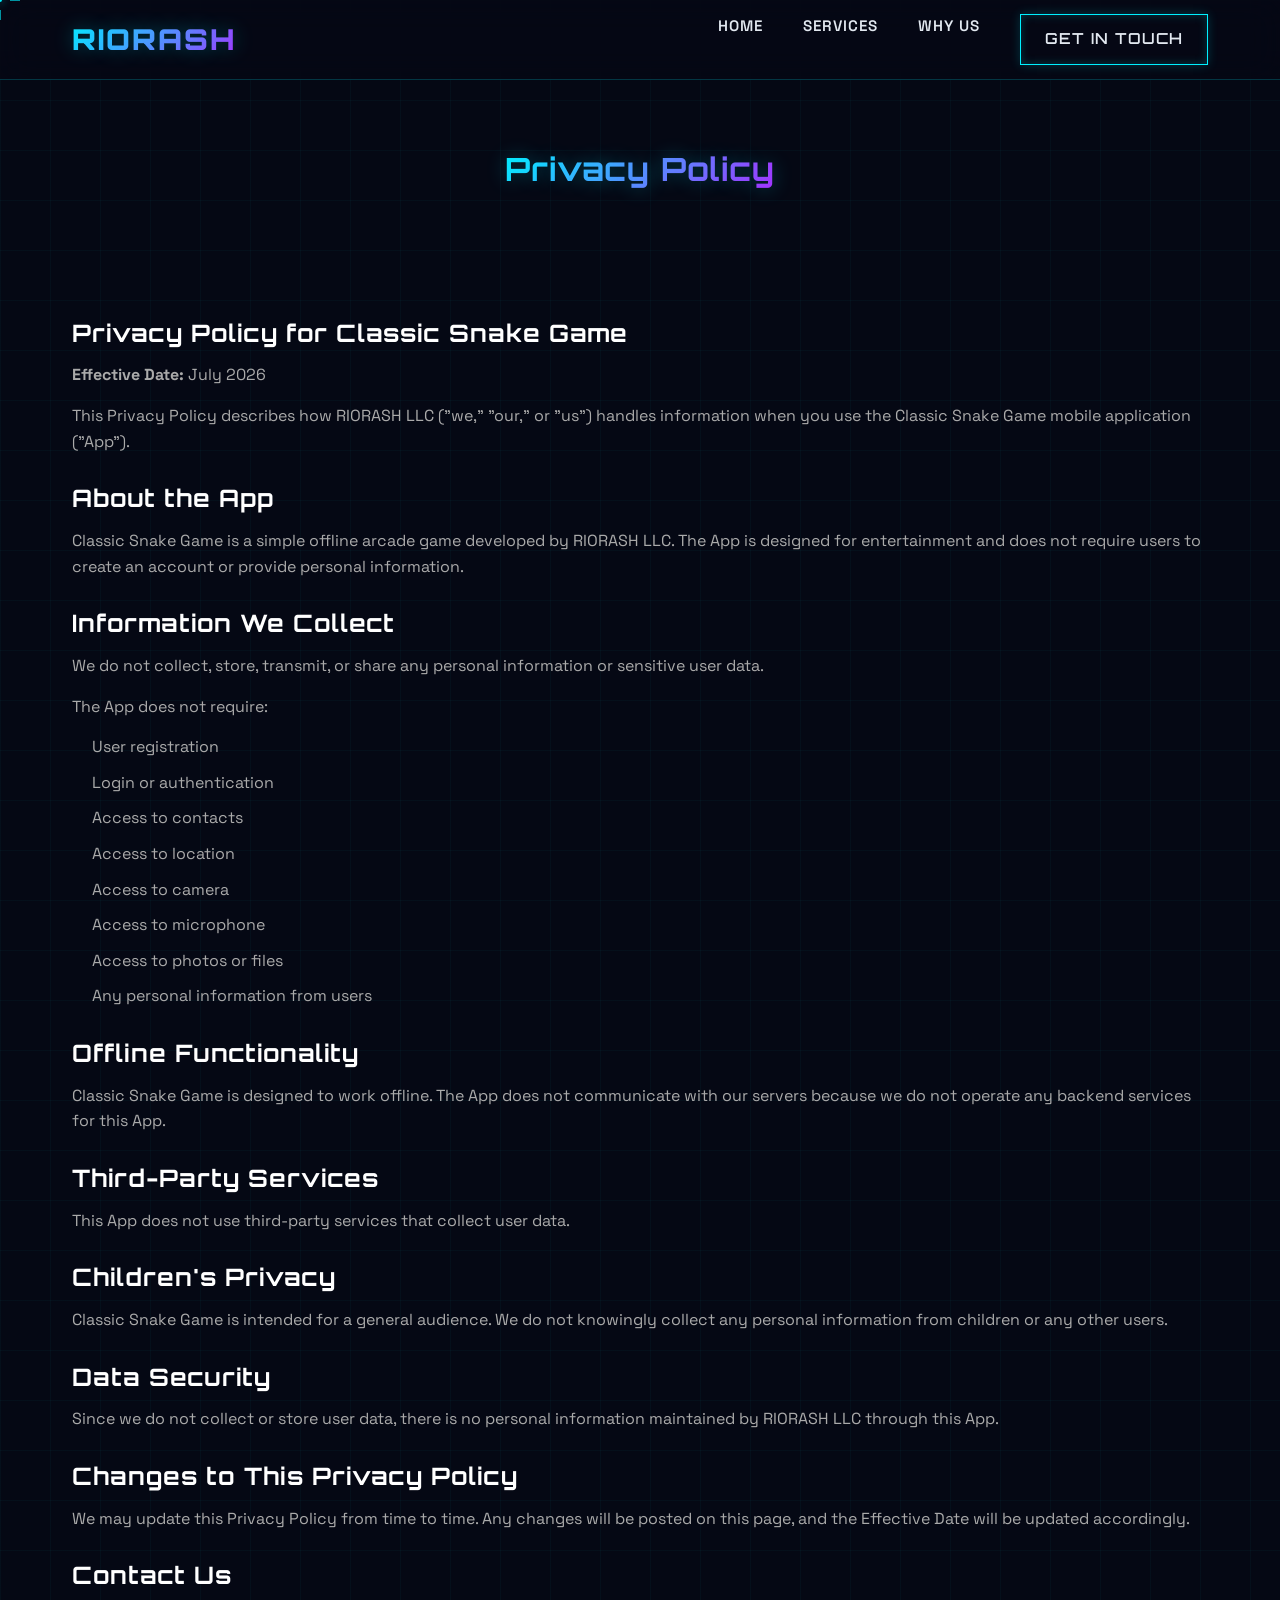
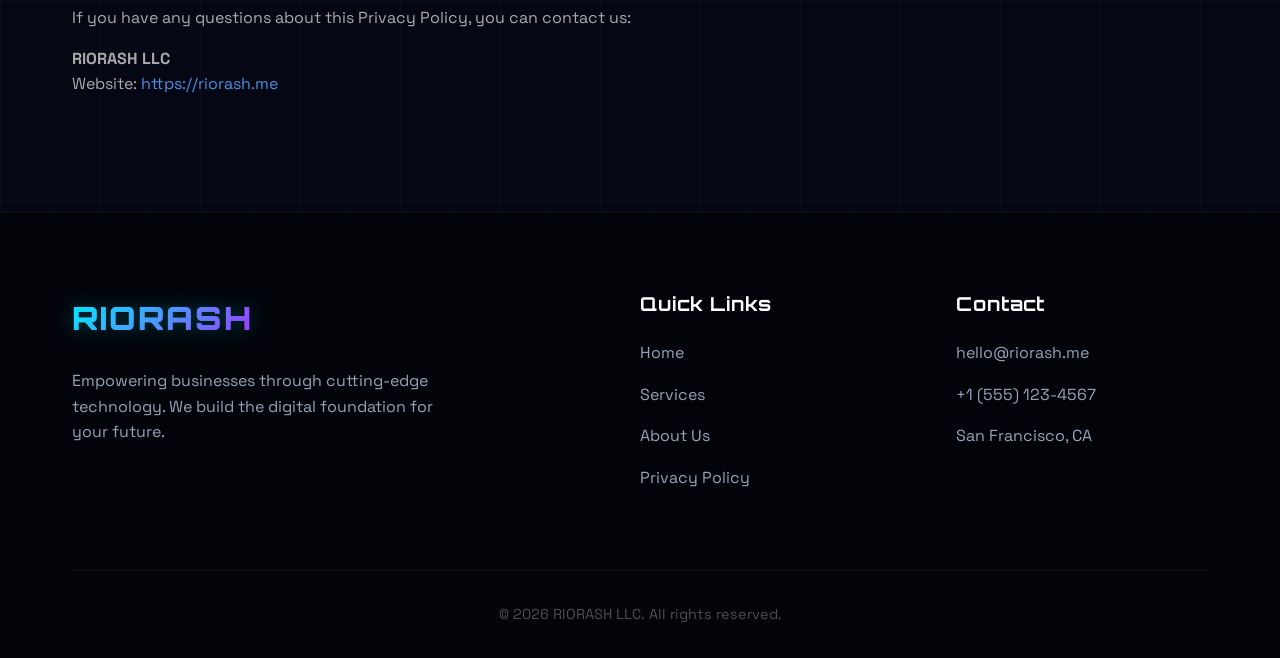
==== privacy-policy.html @ 2294281a "Add files via upload" ====
<!DOCTYPE html>
<html lang="en">

<head>
    <meta charset="UTF-8">
    <meta name="viewport" content="width=device-width, initial-scale=1.0">
    <title>Privacy Policy - RioRash</title>
    <meta name="description" content="Privacy Policy for RIORASH LLC apps and services.">

    <!-- Link to Stylesheet -->
    <link rel="stylesheet" href="style.css">

    <!-- FontAwesome for Icons -->
    <link rel="stylesheet" href="https://cdnjs.cloudflare.com/ajax/libs/font-awesome/6.4.0/css/all.min.css">
    <style>
        .page-header {
            padding: 150px 0 50px;
            text-align: center;
        }

        .content-section {
            padding: 50px 0 100px;
        }

        .content-section h2 {
            margin-top: 30px;
            margin-bottom: 15px;
            color: #fff;
        }

        .content-section p {
            margin-bottom: 15px;
            color: #aaa;
            line-height: 1.6;
        }

        .content-section ul {
            margin-bottom: 15px;
            padding-left: 20px;
            color: #aaa;
        }

        .content-section li {
            margin-bottom: 10px;
        }

        .content-section a {
            color: #4a90e2;
            text-decoration: none;
        }

        .content-section a:hover {
            text-decoration: underline;
        }
    </style>
</head>

<body>
    <!-- Custom Tech Cursor -->
    <div class="cursor-dot" id="cursor-dot"></div>
    <div class="cursor-reticle" id="cursor-reticle">
        <div class="reticle-line top"></div>
        <div class="reticle-line bottom"></div>
        <div class="reticle-line left"></div>
        <div class="reticle-line right"></div>
    </div>

    <!-- Navigation -->
    <header id="header">
        <div class="container nav-container">
            <a href="index.html" class="logo gradient-text">RioRash</a>

            <nav class="nav-links" id="nav-links">
                <a href="index.html#home">Home</a>
                <a href="index.html#services">Services</a>
                <a href="index.html#about">Why Us</a>
                <a href="index.html#contact" class="btn btn-primary">Get in Touch</a>
            </nav>

            <button class="mobile-menu-btn" id="mobile-menu-btn">
                <i class="fas fa-bars"></i>
            </button>
        </div>
    </header>

    <div class="page-header">
        <div class="container">
            <h1 class="gradient-text">Privacy Policy</h1>
        </div>
    </div>

    <section class="content-section">
        <div class="container">
            <h2>Privacy Policy for Classic Snake Game</h2>
            <p><strong>Effective Date:</strong> July 2026</p>
            <p>This Privacy Policy describes how RIORASH LLC ("we," "our," or "us") handles information when you use the
                Classic Snake Game mobile application ("App").</p>

            <h2>About the App</h2>
            <p>Classic Snake Game is a simple offline arcade game developed by RIORASH LLC. The App is designed for
                entertainment and does not require users to create an account or provide personal information.</p>

            <h2>Information We Collect</h2>
            <p>We do not collect, store, transmit, or share any personal information or sensitive user data.</p>
            <p>The App does not require:</p>
            <ul>
                <li>User registration</li>
                <li>Login or authentication</li>
                <li>Access to contacts</li>
                <li>Access to location</li>
                <li>Access to camera</li>
                <li>Access to microphone</li>
                <li>Access to photos or files</li>
                <li>Any personal information from users</li>
            </ul>

            <h2>Offline Functionality</h2>
            <p>Classic Snake Game is designed to work offline. The App does not communicate with our servers because we
                do not operate any backend services for this App.</p>

            <h2>Third-Party Services</h2>
            <p>This App does not use third-party services that collect user data.</p>

            <h2>Children's Privacy</h2>
            <p>Classic Snake Game is intended for a general audience. We do not knowingly collect any personal
                information from children or any other users.</p>

            <h2>Data Security</h2>
            <p>Since we do not collect or store user data, there is no personal information maintained by RIORASH LLC
                through this App.</p>

            <h2>Changes to This Privacy Policy</h2>
            <p>We may update this Privacy Policy from time to time. Any changes will be posted on this page, and the
                Effective Date will be updated accordingly.</p>

            <h2>Contact Us</h2>
            <p>If you have any questions about this Privacy Policy, you can contact us:</p>
            <p><strong>RIORASH LLC</strong><br>
                Website: <a href="https://riorash.me">https://riorash.me</a></p>
        </div>
    </section>

    <!-- Footer -->
    <footer>
        <div class="container">
            <div class="footer-content">
                <div class="footer-about">
                    <a href="index.html" class="logo gradient-text footer-logo">RioRash</a>
                    <p>Empowering businesses through cutting-edge technology. We build the digital foundation for your
                        future.</p>
                </div>
                <div class="footer-links">
                    <h4>Quick Links</h4>
                    <ul>
                        <li><a href="index.html#home">Home</a></li>
                        <li><a href="index.html#services">Services</a></li>
                        <li><a href="index.html#about">About Us</a></li>
                        <li><a href="privacy-policy.html">Privacy Policy</a></li>
                    </ul>
                </div>
                <div class="footer-links">
                    <h4>Contact</h4>
                    <ul>
                        <li><a href="mailto:hello@riorash.me">hello@riorash.me</a></li>
                        <li><a href="#">+1 (555) 123-4567</a></li>
                        <li><a href="#">San Francisco, CA</a></li>
                    </ul>
                </div>
            </div>
            <div class="footer-bottom">
                <p>&copy; 2026 RIORASH LLC. All rights reserved.</p>
            </div>
        </div>
    </footer>

    <!-- Link to JavaScript -->
    <script src="script.js"></script>
</body>

</html>
---- style.css ----
@import url('https://fonts.googleapis.com/css2?family=Orbitron:wght@400;700;900&family=Space+Grotesk:wght@300;400;600;700&display=swap');

:root {
  /* Colors - Futuristic Dark Tech Palette */
  --bg-primary: #050814;
  --bg-secondary: #0a1128;
  --bg-dark: #02040a;
  --bg-dark-accent: #0f172a;
  
  --text-primary: #e2e8f0;
  --text-secondary: #94a3b8;
  --text-light: #ffffff;
  
  --accent-cyan: #00f0ff;
  --accent-purple: #b026ff;
  --accent-gradient: linear-gradient(135deg, var(--accent-cyan) 0%, var(--accent-purple) 100%);
  --accent-gradient-hover: linear-gradient(135deg, var(--accent-purple) 0%, var(--accent-cyan) 100%);
  
  --shadow-glow: 0 0 10px rgba(0, 240, 255, 0.3), 0 0 20px rgba(0, 240, 255, 0.1);
  --shadow-glow-hover: 0 0 15px rgba(0, 240, 255, 0.6), 0 0 30px rgba(0, 240, 255, 0.3);
  
  /* Layout */
  --container-width: 1200px;
  --nav-height: 80px;
}

* {
  margin: 0;
  padding: 0;
  box-sizing: border-box;
}

html {
  scroll-behavior: smooth;
}

body {
  font-family: 'Space Grotesk', sans-serif;
  background-color: var(--bg-primary);
  color: var(--text-primary);
  line-height: 1.6;
  overflow-x: hidden;
  
  /* Tech Grid Background */
  background-image: 
    linear-gradient(rgba(0, 240, 255, 0.03) 1px, transparent 1px),
    linear-gradient(90deg, rgba(0, 240, 255, 0.03) 1px, transparent 1px);
  background-size: 50px 50px;
}

h1, h2, h3, h4, h5, h6 {
  font-family: 'Orbitron', sans-serif;
  font-weight: 700;
  line-height: 1.2;
  letter-spacing: 1px;
}

a {
  text-decoration: none;
  color: inherit;
  transition: all 0.3s ease;
}

ul {
  list-style: none;
}

.container {
  max-width: var(--container-width);
  margin: 0 auto;
  padding: 0 2rem;
}

/* Typography Utility */
.gradient-text {
  background: var(--accent-gradient);
  -webkit-background-clip: text;
  -webkit-text-fill-color: transparent;
  background-clip: text;
  display: inline-block;
  text-shadow: 0 0 20px rgba(0, 240, 255, 0.3);
}

/* --- Navigation --- */
header {
  position: fixed;
  top: 0;
  left: 0;
  width: 100%;
  height: var(--nav-height);
  background: rgba(5, 8, 20, 0.8);
  backdrop-filter: blur(15px);
  -webkit-backdrop-filter: blur(15px);
  border-bottom: 1px solid rgba(0, 240, 255, 0.2);
  z-index: 1000;
  transition: all 0.3s ease;
}

header.scrolled {
  height: 70px;
  box-shadow: var(--shadow-glow);
}

.nav-container {
  display: flex;
  justify-content: space-between;
  align-items: center;
  height: 100%;
}

.logo {
  font-family: 'Orbitron', sans-serif;
  font-size: 1.8rem;
  font-weight: 900;
  letter-spacing: 2px;
  text-transform: uppercase;
}

.nav-links {
  display: flex;
  gap: 2.5rem;
}

.nav-links a {
  font-weight: 600;
  font-size: 0.95rem;
  text-transform: uppercase;
  letter-spacing: 1px;
  color: var(--text-primary);
  position: relative;
}

.nav-links a::after {
  content: '';
  position: absolute;
  width: 0;
  height: 2px;
  bottom: -4px;
  left: 0;
  background: var(--accent-gradient);
  transition: width 0.3s ease;
  box-shadow: var(--shadow-glow);
}

.nav-links a:hover::after,
.nav-links a.active::after {
  width: 100%;
}

.nav-links a:hover {
  color: var(--accent-cyan);
  text-shadow: 0 0 8px rgba(0, 240, 255, 0.6);
}

.btn {
  display: inline-block;
  padding: 0.75rem 1.5rem;
  border-radius: 0; /* Angular look */
  font-weight: 700;
  font-family: 'Orbitron', sans-serif;
  letter-spacing: 1px;
  text-transform: uppercase;
  cursor: none;
  border: none;
  transition: all 0.3s ease;
  position: relative;
  overflow: hidden;
}

.btn::before {
  content: '';
  position: absolute;
  top: 0;
  left: -100%;
  width: 100%;
  height: 100%;
  background: linear-gradient(90deg, transparent, rgba(255,255,255,0.2), transparent);
  transition: left 0.5s ease;
}

.btn:hover::before {
  left: 100%;
}

.btn-primary {
  background: transparent;
  border: 1px solid var(--accent-cyan);
  color: var(--accent-cyan);
  box-shadow: inset 0 0 10px rgba(0, 240, 255, 0.2), 0 0 10px rgba(0, 240, 255, 0.2);
}

.btn-primary:hover {
  background: var(--accent-cyan);
  color: var(--bg-dark);
  box-shadow: var(--shadow-glow-hover);
  transform: scale(1.05);
}

.btn-outline {
  background: transparent;
  border: 1px solid var(--accent-purple);
  color: var(--accent-purple);
  box-shadow: inset 0 0 10px rgba(176, 38, 255, 0.2), 0 0 10px rgba(176, 38, 255, 0.2);
}

.btn-outline:hover {
  background: var(--accent-purple);
  color: var(--bg-dark);
  box-shadow: 0 0 15px rgba(176, 38, 255, 0.6);
  transform: scale(1.05);
}

/* Mobile Menu Toggle */
.mobile-menu-btn {
  display: none;
  background: none;
  border: none;
  font-size: 1.5rem;
  color: var(--accent-cyan);
  cursor: none;
}

/* --- Hero Section --- */
.hero {
  padding-top: calc(var(--nav-height) + 4rem);
  padding-bottom: 6rem;
  background-color: transparent;
  color: var(--text-light);
  position: relative;
  overflow: hidden;
}

.aurora-bg {
  position: absolute;
  top: 0;
  left: 0;
  width: 100%;
  height: 100%;
  background: 
    radial-gradient(circle at 15% 50%, rgba(0, 240, 255, 0.08) 0%, transparent 50%),
    radial-gradient(circle at 85% 30%, rgba(176, 38, 255, 0.08) 0%, transparent 50%);
  filter: blur(40px);
  z-index: 0;
  animation: aurora-shift 15s ease-in-out infinite alternate;
}

@keyframes aurora-shift {
  0% { transform: scale(1) translate(0, 0); }
  50% { transform: scale(1.2) translate(-5%, 5%); }
  100% { transform: scale(1) translate(5%, -5%); }
}

.hero .container {
  position: relative;
  z-index: 2;
  display: grid;
  grid-template-columns: 1fr 1fr;
  gap: 4rem;
  align-items: center;
}

.hero-content h1 {
  font-size: 4rem;
  margin-bottom: 1.5rem;
}

.hero-content p {
  font-size: 1.2rem;
  color: var(--text-secondary);
  margin-bottom: 2.5rem;
  max-width: 90%;
}

.hero-btns {
  display: flex;
  gap: 1.5rem;
}

/* Cybernetic HUD Element in Hero */
.hero-image {
  position: relative;
  display: flex;
  justify-content: center;
  align-items: center;
}

.tech-shape {
  width: 350px;
  height: 350px;
  border: 2px dashed rgba(0, 240, 255, 0.3);
  border-radius: 50%;
  position: relative;
  animation: spin-slow 20s linear infinite;
  display: flex;
  justify-content: center;
  align-items: center;
}

.tech-shape::before {
  content: '';
  position: absolute;
  width: 250px;
  height: 250px;
  border: 2px solid var(--accent-purple);
  border-radius: 50%;
  border-top-color: transparent;
  border-bottom-color: transparent;
  animation: spin-fast 10s linear infinite reverse;
}

.tech-shape::after {
  content: '';
  position: absolute;
  width: 100px;
  height: 100px;
  background: var(--accent-gradient);
  border-radius: 50%;
  filter: blur(30px);
  opacity: 0.6;
  animation: pulse-glow 4s ease-in-out infinite;
}

@keyframes spin-slow {
  100% { transform: rotate(360deg); }
}

@keyframes spin-fast {
  100% { transform: rotate(360deg); }
}

@keyframes pulse-glow {
  0%, 100% { opacity: 0.5; transform: scale(1); }
  50% { opacity: 0.8; transform: scale(1.2); }
}

/* --- Brand Marquee --- */
.marquee-section {
  background: var(--bg-dark);
  padding: 3rem 0;
  overflow: hidden;
  border-top: 1px solid rgba(0, 240, 255, 0.1);
  border-bottom: 1px solid rgba(0, 240, 255, 0.1);
}

.marquee-container {
  width: 100%;
  max-width: 100%;
  overflow: hidden;
  white-space: nowrap;
  position: relative;
}

.marquee-container::before,
.marquee-container::after {
  content: '';
  position: absolute;
  top: 0;
  width: 200px;
  height: 100%;
  z-index: 2;
}

.marquee-container::before {
  left: 0;
  background: linear-gradient(to right, var(--bg-dark) 0%, transparent 100%);
}

.marquee-container::after {
  right: 0;
  background: linear-gradient(to left, var(--bg-dark) 0%, transparent 100%);
}

.marquee-content {
  display: inline-block;
  animation: scroll-marquee 30s linear infinite;
}

.marquee-item {
  display: inline-flex;
  align-items: center;
  gap: 0.8rem;
  font-size: 1.5rem;
  font-family: 'Orbitron', sans-serif;
  font-weight: 700;
  color: rgba(255,255,255,0.2);
  margin: 0 3rem;
  transition: color 0.3s ease, text-shadow 0.3s ease;
}

.marquee-item:hover {
  color: var(--accent-cyan);
  text-shadow: var(--shadow-glow);
}

@keyframes scroll-marquee {
  0% { transform: translateX(0); }
  100% { transform: translateX(-50%); }
}

/* --- Services Section --- */
.services {
  padding: 8rem 0;
  background-color: var(--bg-secondary);
  border-bottom: 1px solid rgba(0, 240, 255, 0.1);
}

.section-header {
  text-align: center;
  margin-bottom: 5rem;
}

.section-header h2 {
  font-size: 3rem;
  margin-bottom: 1rem;
}

.section-header p {
  color: var(--text-secondary);
  max-width: 600px;
  margin: 0 auto;
  font-size: 1.1rem;
}

.services-grid {
  display: grid;
  grid-template-columns: repeat(auto-fit, minmax(280px, 1fr));
  gap: 2.5rem;
}

.service-card {
  background: rgba(5, 8, 20, 0.6);
  backdrop-filter: blur(10px);
  -webkit-backdrop-filter: blur(10px);
  padding: 3rem 2rem;
  border-radius: 10px;
  border: 1px solid rgba(0, 240, 255, 0.15);
  transition: all 0.4s ease;
  position: relative;
  overflow: hidden;
  z-index: 1;
}

.service-card::before {
  content: '';
  position: absolute;
  top: 0;
  left: 0;
  width: 100%;
  height: 2px;
  background: var(--accent-gradient);
  box-shadow: var(--shadow-glow);
  transform: scaleX(0);
  transform-origin: left;
  transition: transform 0.4s ease;
  z-index: 2;
}

.service-card:hover {
  border-color: var(--accent-cyan);
  box-shadow: 0 10px 30px rgba(0, 240, 255, 0.1);
}

.service-card:hover::before {
  transform: scaleX(1);
}

.service-icon {
  width: 70px;
  height: 70px;
  background: rgba(0, 240, 255, 0.05);
  border: 1px solid rgba(0, 240, 255, 0.2);
  border-radius: 10px;
  display: flex;
  justify-content: center;
  align-items: center;
  margin-bottom: 2rem;
  color: var(--accent-cyan);
  font-size: 2rem;
  transition: all 0.3s ease;
}

.service-card:hover .service-icon {
  background: var(--accent-cyan);
  color: var(--bg-dark);
  box-shadow: var(--shadow-glow);
}

.service-card h3 {
  font-size: 1.5rem;
  margin-bottom: 1rem;
  color: var(--text-light);
}

.service-card p {
  color: var(--text-secondary);
  font-size: 1rem;
}

/* --- Tech Stack Section --- */
.tech-stack {
  padding: 8rem 0;
  background-color: var(--bg-primary);
  background-image: 
    linear-gradient(rgba(176, 38, 255, 0.02) 1px, transparent 1px),
    linear-gradient(90deg, rgba(176, 38, 255, 0.02) 1px, transparent 1px);
  background-size: 50px 50px;
}

.tech-grid {
  display: grid;
  grid-template-columns: repeat(auto-fit, minmax(120px, 1fr));
  gap: 2rem;
  text-align: center;
}

.tech-item {
  padding: 2rem 1rem;
  background: rgba(5, 8, 20, 0.8);
  border-radius: 10px;
  border: 1px solid rgba(176, 38, 255, 0.15);
  transition: all 0.4s ease;
  cursor: none;
}

.tech-item i {
  font-size: 3rem;
  color: rgba(255,255,255,0.3);
  margin-bottom: 1rem;
  transition: color 0.3s ease, text-shadow 0.3s ease;
}

.tech-item p {
  font-weight: 700;
  font-family: 'Orbitron', sans-serif;
  letter-spacing: 1px;
  color: var(--text-secondary);
  margin: 0;
  text-transform: uppercase;
  font-size: 0.85rem;
}

.tech-item:hover {
  border-color: var(--accent-purple);
  box-shadow: 0 0 20px rgba(176, 38, 255, 0.2);
}

.tech-item:hover i {
  color: var(--accent-purple);
  text-shadow: 0 0 15px rgba(176, 38, 255, 0.8);
}

/* --- About Section --- */
.about {
  padding: 8rem 0;
  background-color: var(--bg-secondary);
  border-top: 1px solid rgba(0, 240, 255, 0.1);
  border-bottom: 1px solid rgba(0, 240, 255, 0.1);
}

.about-content {
  display: grid;
  grid-template-columns: 1fr 1fr;
  gap: 4rem;
  align-items: center;
}

.about-text h2 {
  font-size: 3rem;
  margin-bottom: 1.5rem;
}

.about-text p {
  color: var(--text-secondary);
  margin-bottom: 1.5rem;
  font-size: 1.1rem;
}

.stats-container {
  display: flex;
  gap: 3rem;
  margin-top: 3rem;
}

.stat-item h4 {
  font-size: 3rem;
  color: var(--accent-cyan);
  margin-bottom: 0.5rem;
  text-shadow: var(--shadow-glow);
}

.stat-item p {
  font-size: 0.9rem;
  color: var(--text-secondary);
  text-transform: uppercase;
  letter-spacing: 2px;
  font-family: 'Orbitron', sans-serif;
}

.about-image {
  position: relative;
}

.about-image img {
  width: 100%;
  border-radius: 10px;
  filter: grayscale(80%) contrast(120%);
  border: 1px solid rgba(0, 240, 255, 0.3);
}

.about-image::after {
  content: '';
  position: absolute;
  top: -20px;
  right: -20px;
  width: 100%;
  height: 100%;
  border: 2px dashed var(--accent-cyan);
  border-radius: 10px;
  z-index: -1;
  opacity: 0.5;
}

/* --- Contact Section --- */
.contact {
  padding: 8rem 0;
  background-color: var(--bg-primary);
  color: white;
  position: relative;
}

.contact-container {
  max-width: 800px;
  margin: 0 auto;
  background: rgba(5, 8, 20, 0.8);
  backdrop-filter: blur(20px);
  -webkit-backdrop-filter: blur(20px);
  padding: 4rem;
  border-radius: 10px;
  border: 1px solid rgba(0, 240, 255, 0.2);
  box-shadow: 0 0 40px rgba(0, 240, 255, 0.05);
}

.contact-container h2 {
  text-align: center;
  font-size: 3rem;
  margin-bottom: 3rem;
}

.form-group {
  margin-bottom: 1.5rem;
}

.form-control {
  width: 100%;
  padding: 1.2rem 1.5rem;
  background: rgba(0,0,0,0.4);
  border: 1px solid rgba(255,255,255,0.1);
  border-radius: 5px;
  color: white;
  font-family: 'Space Grotesk', sans-serif;
  font-size: 1rem;
  transition: all 0.3s ease;
}

.form-control::placeholder {
  color: rgba(255,255,255,0.3);
}

.form-control:focus {
  outline: none;
  border-color: var(--accent-cyan);
  box-shadow: inset 0 0 10px rgba(0, 240, 255, 0.1), 0 0 15px rgba(0, 240, 255, 0.2);
  background: rgba(0, 240, 255, 0.02);
}

textarea.form-control {
  min-height: 180px;
  resize: vertical;
}

.btn-submit {
  width: 100%;
  padding: 1.2rem;
  font-size: 1.1rem;
}

/* --- Footer --- */
footer {
  background-color: var(--bg-dark);
  color: var(--text-secondary);
  padding: 5rem 0 2rem;
  border-top: 1px solid rgba(255,255,255,0.05);
}

.footer-content {
  display: grid;
  grid-template-columns: 2fr 1fr 1fr;
  gap: 4rem;
  margin-bottom: 4rem;
}

.footer-logo {
  font-size: 2rem;
  margin-bottom: 1.5rem;
  display: inline-block;
}

.footer-about p {
  max-width: 400px;
}

.footer-links h4 {
  font-size: 1.2rem;
  margin-bottom: 1.5rem;
  color: var(--text-light);
}

.footer-links ul li {
  margin-bottom: 1rem;
}

.footer-links ul li a {
  color: var(--text-secondary);
}

.footer-links ul li a:hover {
  color: var(--accent-cyan);
  padding-left: 5px;
  text-shadow: 0 0 5px rgba(0, 240, 255, 0.5);
}

.footer-bottom {
  text-align: center;
  padding-top: 2rem;
  border-top: 1px solid rgba(255,255,255,0.05);
  color: rgba(255,255,255,0.3);
  font-size: 0.9rem;
}

/* --- Utilities & Animations --- */
.reveal {
  opacity: 0;
  transform: translateY(40px);
  transition: all 0.8s cubic-bezier(0.165, 0.84, 0.44, 1);
}

.reveal.active {
  opacity: 1;
  transform: translateY(0);
}

/* --- Custom Tech Cursor / Reticle --- */
@media (pointer: fine) {
  body, a, button, input, select, textarea {
    cursor: none;
  }
}

.cursor-dot {
  position: fixed;
  top: 0;
  left: 0;
  width: 4px;
  height: 4px;
  background-color: var(--accent-cyan);
  box-shadow: 0 0 10px var(--accent-cyan);
  border-radius: 50%;
  transform: translate(-50%, -50%);
  pointer-events: none;
  z-index: 10000;
}

.cursor-reticle {
  position: fixed;
  top: 0;
  left: 0;
  width: 40px;
  height: 40px;
  transform: translate(-50%, -50%);
  pointer-events: none;
  z-index: 9999;
  transition: width 0.2s, height 0.2s, transform 0.1s linear;
}

.reticle-line {
  position: absolute;
  background-color: rgba(0, 240, 255, 0.6);
  transition: all 0.2s;
}

.reticle-line.top { top: 0; left: 50%; width: 2px; height: 10px; transform: translateX(-50%); }
.reticle-line.bottom { bottom: 0; left: 50%; width: 2px; height: 10px; transform: translateX(-50%); }
.reticle-line.left { top: 50%; left: 0; width: 10px; height: 2px; transform: translateY(-50%); }
.reticle-line.right { top: 50%; right: 0; width: 10px; height: 2px; transform: translateY(-50%); }

.cursor-reticle.hovered {
  width: 60px;
  height: 60px;
  animation: spin-reticle 4s linear infinite;
}

.cursor-reticle.hovered .reticle-line {
  background-color: var(--accent-purple);
  box-shadow: 0 0 10px var(--accent-purple);
}

@keyframes spin-reticle {
  100% { transform: translate(-50%, -50%) rotate(360deg); }
}

/* Enhanced 3D Tilt */
.tilt-card {
  transform-style: preserve-3d;
  transform: perspective(1000px);
}

.tilt-inner {
  transform: translateZ(40px);
}

/* --- Responsive --- */
@media (max-width: 992px) {
  .hero .container, .about-content {
    grid-template-columns: 1fr;
    text-align: center;
  }
  
  .hero-content h1 {
    font-size: 3rem;
  }
  
  .hero-content p {
    margin: 0 auto 2.5rem;
  }
  
  .hero-btns {
    justify-content: center;
  }
  
  .tech-shape {
    margin: 0 auto;
    width: 250px;
    height: 250px;
  }
  
  .tech-shape::before {
    width: 180px;
    height: 180px;
  }
  
  .tech-shape::after {
    width: 70px;
    height: 70px;
  }
  
  .about-image {
    order: -1;
  }
  
  .stats-container {
    justify-content: center;
  }
  
  .footer-content {
    grid-template-columns: 1fr;
  }
}

@media (max-width: 768px) {
  .nav-links {
    position: fixed;
    top: var(--nav-height);
    left: -100%;
    width: 100%;
    height: calc(100vh - var(--nav-height));
    background: rgba(5, 8, 20, 0.95);
    backdrop-filter: blur(20px);
    flex-direction: column;
    align-items: center;
    justify-content: center;
    transition: left 0.3s ease;
  }
  
  .nav-links.active {
    left: 0;
  }
  
  .mobile-menu-btn {
    display: block;
  }
  
  .contact-container {
    padding: 2rem;
  }
}
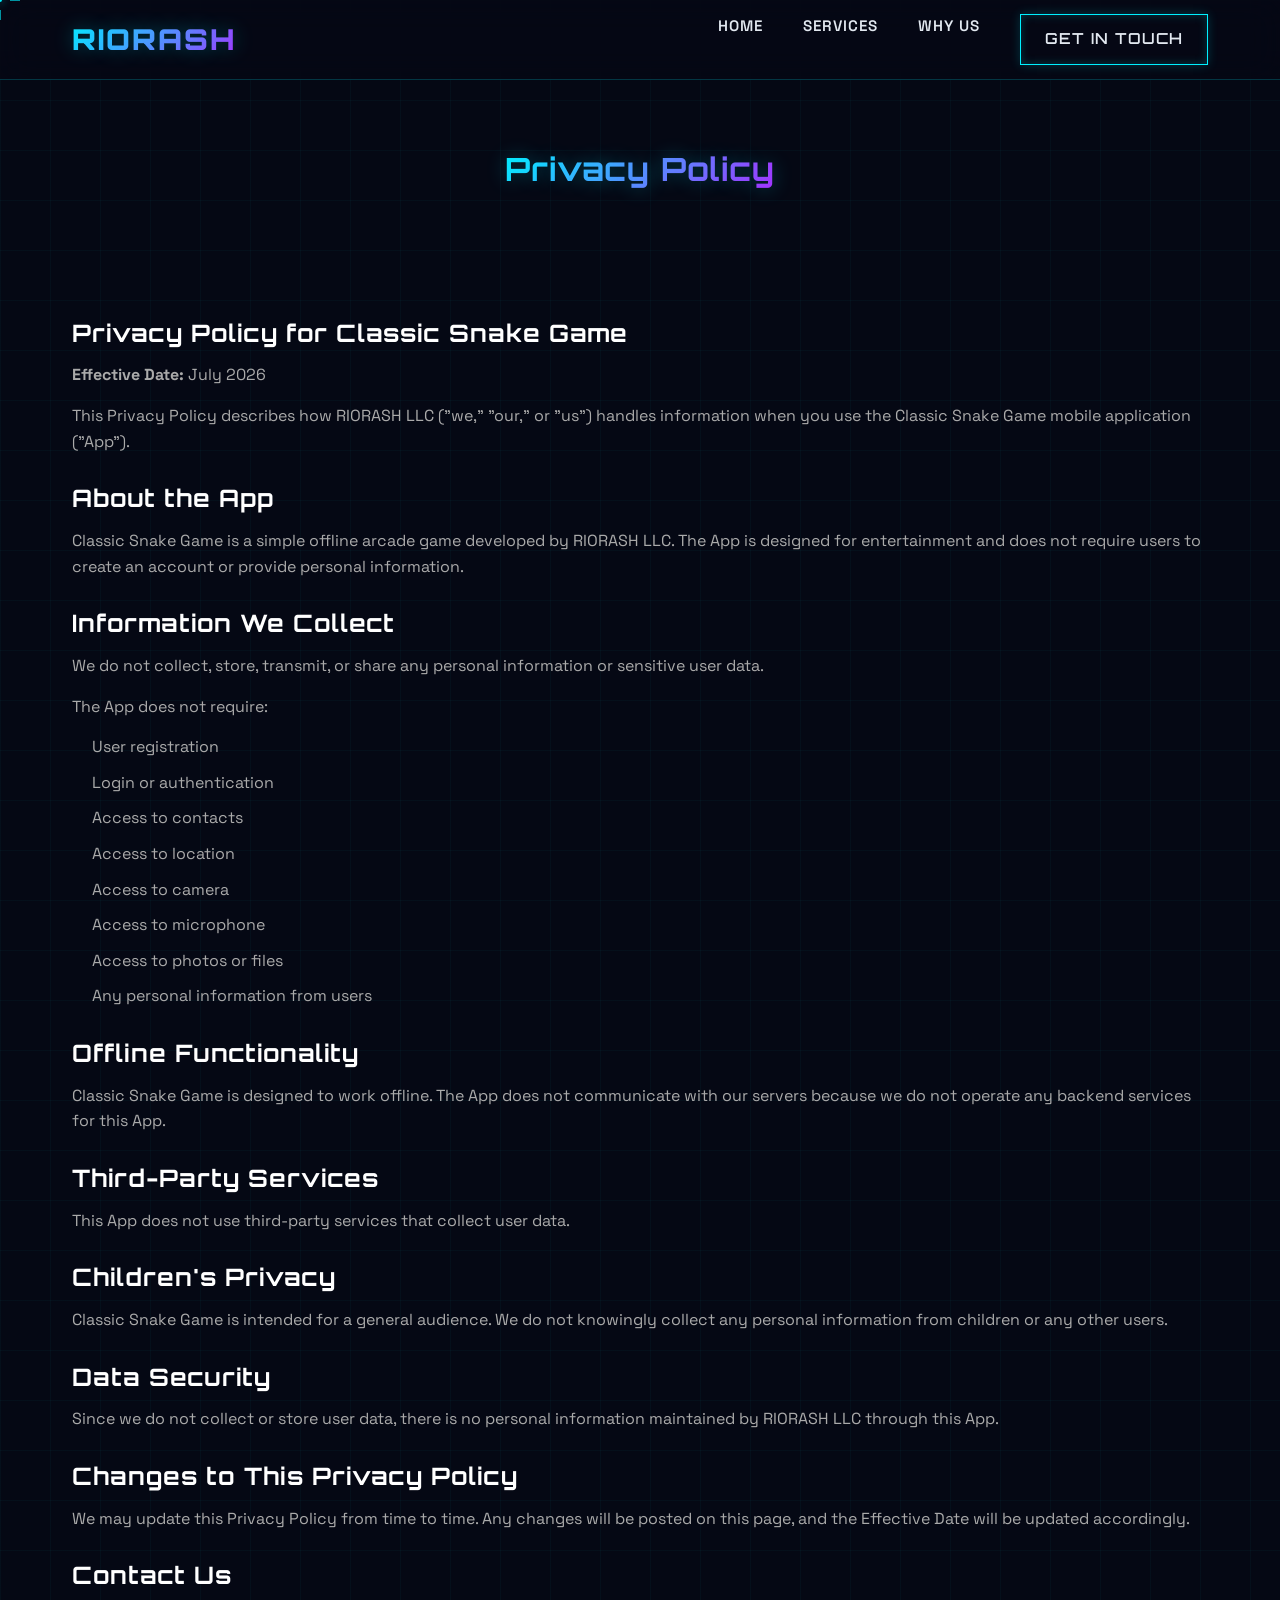
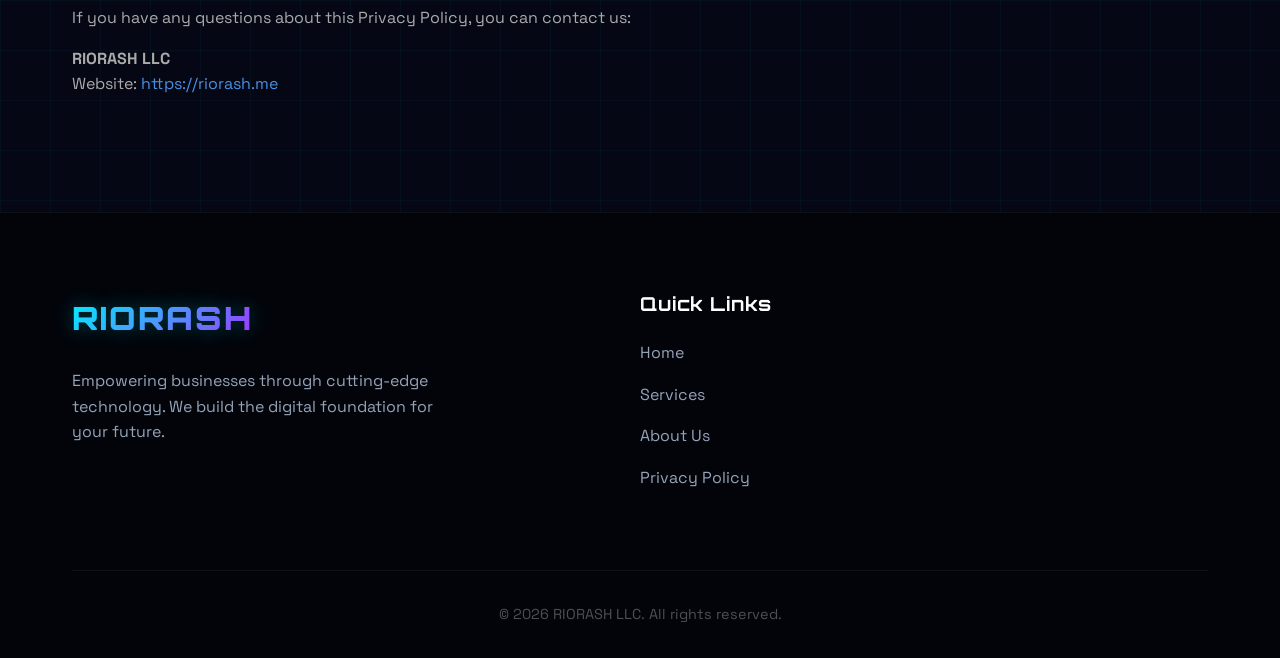
==== commit 189f097f: "Remove contact links from privacy policy Removed contact information section from footer." ====
--- a/privacy-policy.html
+++ b/privacy-policy.html
@@ -158,14 +158,7 @@
                         <li><a href="privacy-policy.html">Privacy Policy</a></li>
                     </ul>
                 </div>
-                <div class="footer-links">
-                    <h4>Contact</h4>
-                    <ul>
-                        <li><a href="mailto:hello@riorash.me">hello@riorash.me</a></li>
-                        <li><a href="#">+1 (555) 123-4567</a></li>
-                        <li><a href="#">San Francisco, CA</a></li>
-                    </ul>
-                </div>
+                
             </div>
             <div class="footer-bottom">
                 <p>&copy; 2026 RIORASH LLC. All rights reserved.</p>
@@ -177,4 +170,4 @@
     <script src="script.js"></script>
 </body>
 
-</html>+</html>
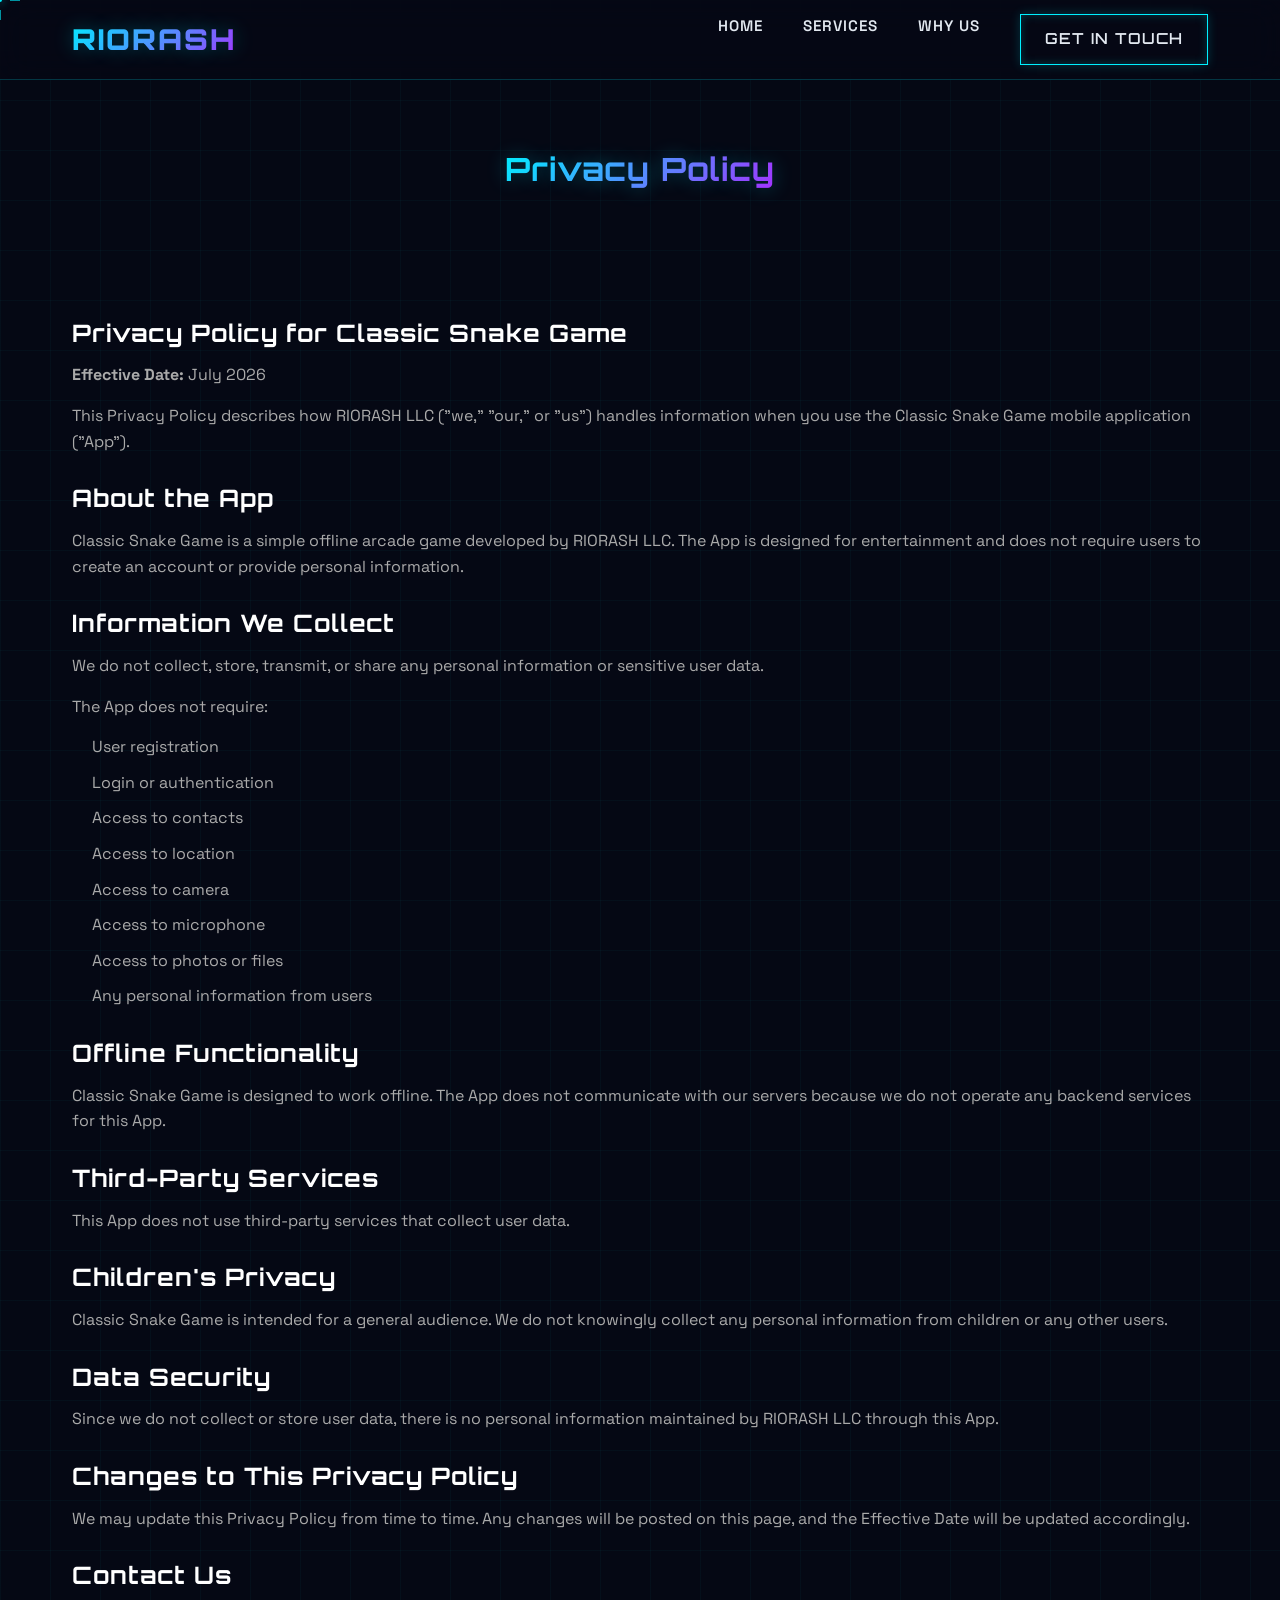
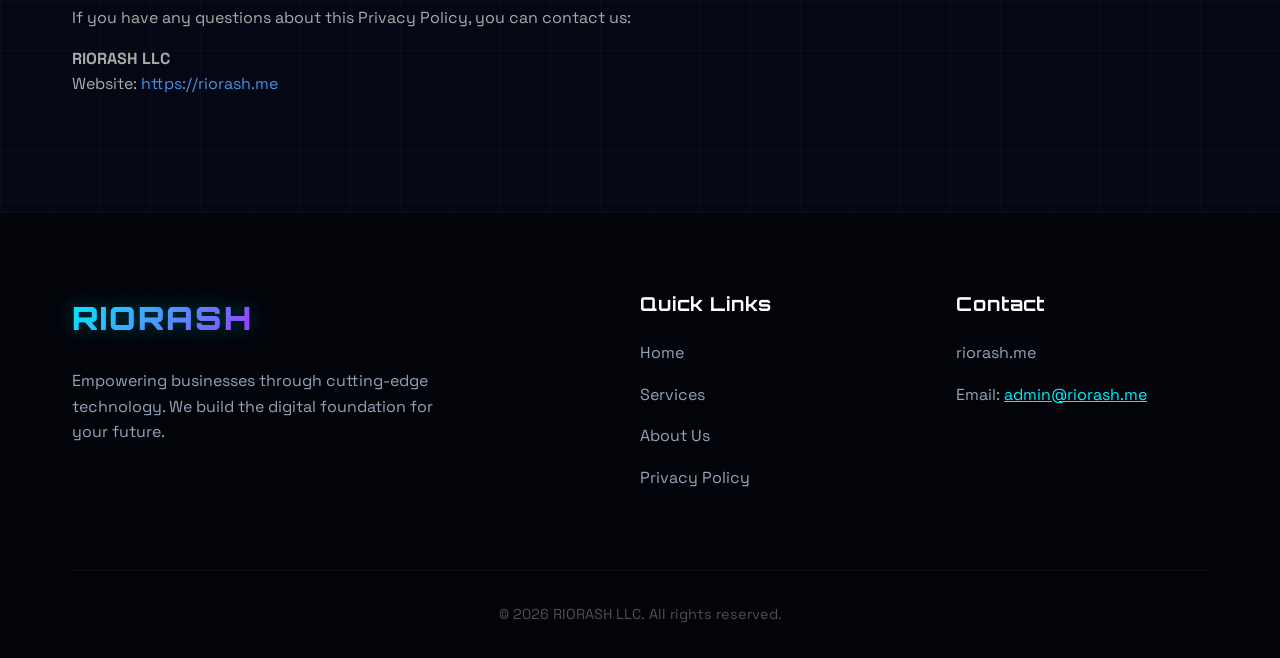
==== commit c070f124: "Update footer with contact information Added contact information and email to the footer." ====
--- a/privacy-policy.html
+++ b/privacy-policy.html
@@ -158,6 +158,13 @@
                         <li><a href="privacy-policy.html">Privacy Policy</a></li>
                     </ul>
                 </div>
+                 <div class="footer-links">
+                    <h4>Contact</h4>
+                    <ul>
+                        <li><a href="riorash.me">riorash.me</a></li>
+                        <li>Email: <a href="mailto:admin@riorash.me" style="color: var(--accent-cyan); text-decoration: underline;">admin@riorash.me</a></li>
+                    </ul>
+                </div>
                 
             </div>
             <div class="footer-bottom">
